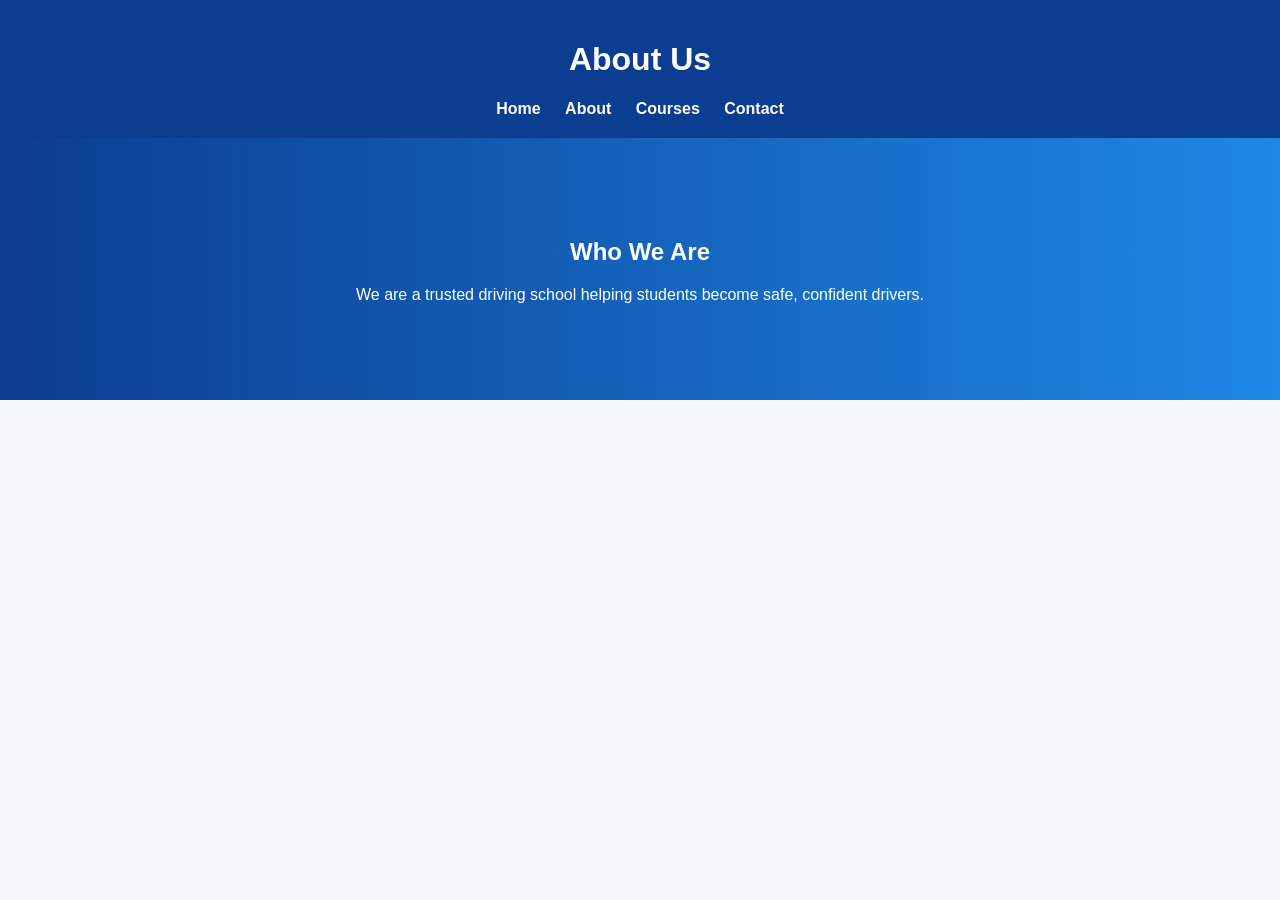
==== about.html @ f616a108 "Create about.html" ====
<!DOCTYPE html>
<html>
<head>
  <title>About - DrivePro</title>
  <link rel="stylesheet" href="style.css">
</head>
<body>

<header>
  <h1>About Us</h1>
  <nav>
    <a href="index.html">Home</a>
    <a href="about.html">About</a>
    <a href="courses.html">Courses</a>
    <a href="contact.html">Contact</a>
  </nav>
</header>

<section class="hero">
  <h2>Who We Are</h2>
  <p>We are a trusted driving school helping students become safe, confident drivers.</p>
</section>

</body>
</html>
---- style.css ----
body {
  margin: 0;
  font-family: Arial, sans-serif;
  background: #f5f7fa;
  color: #222;
}

header {
  background: #0b3d91;
  color: white;
  padding: 20px;
  text-align: center;
}

nav a {
  color: white;
  margin: 0 10px;
  text-decoration: none;
  font-weight: bold;
}

.hero {
  padding: 80px 20px;
  text-align: center;
  background: linear-gradient(to right, #0b3d91, #1e88e5);
  color: white;
}

.btn {
  display: inline-block;
  margin-top: 15px;
  padding: 10px 20px;
  background: #ffcc00;
  color: black;
  text-decoration: none;
  border-radius: 5px;
  font-weight: bold;
}

.features {
  display: flex;
  justify-content: center;
  gap: 20px;
  padding: 40px;
  flex-wrap: wrap;
}

.card {
  background: white;
  padding: 20px;
  border-radius: 10px;
  width: 200px;
  text-align: center;
  box-shadow: 0 4px 10px rgba(0,0,0,0.1);
}

footer {
  text-align: center;
  padding: 20px;
  background: #222;
  color: white;
}
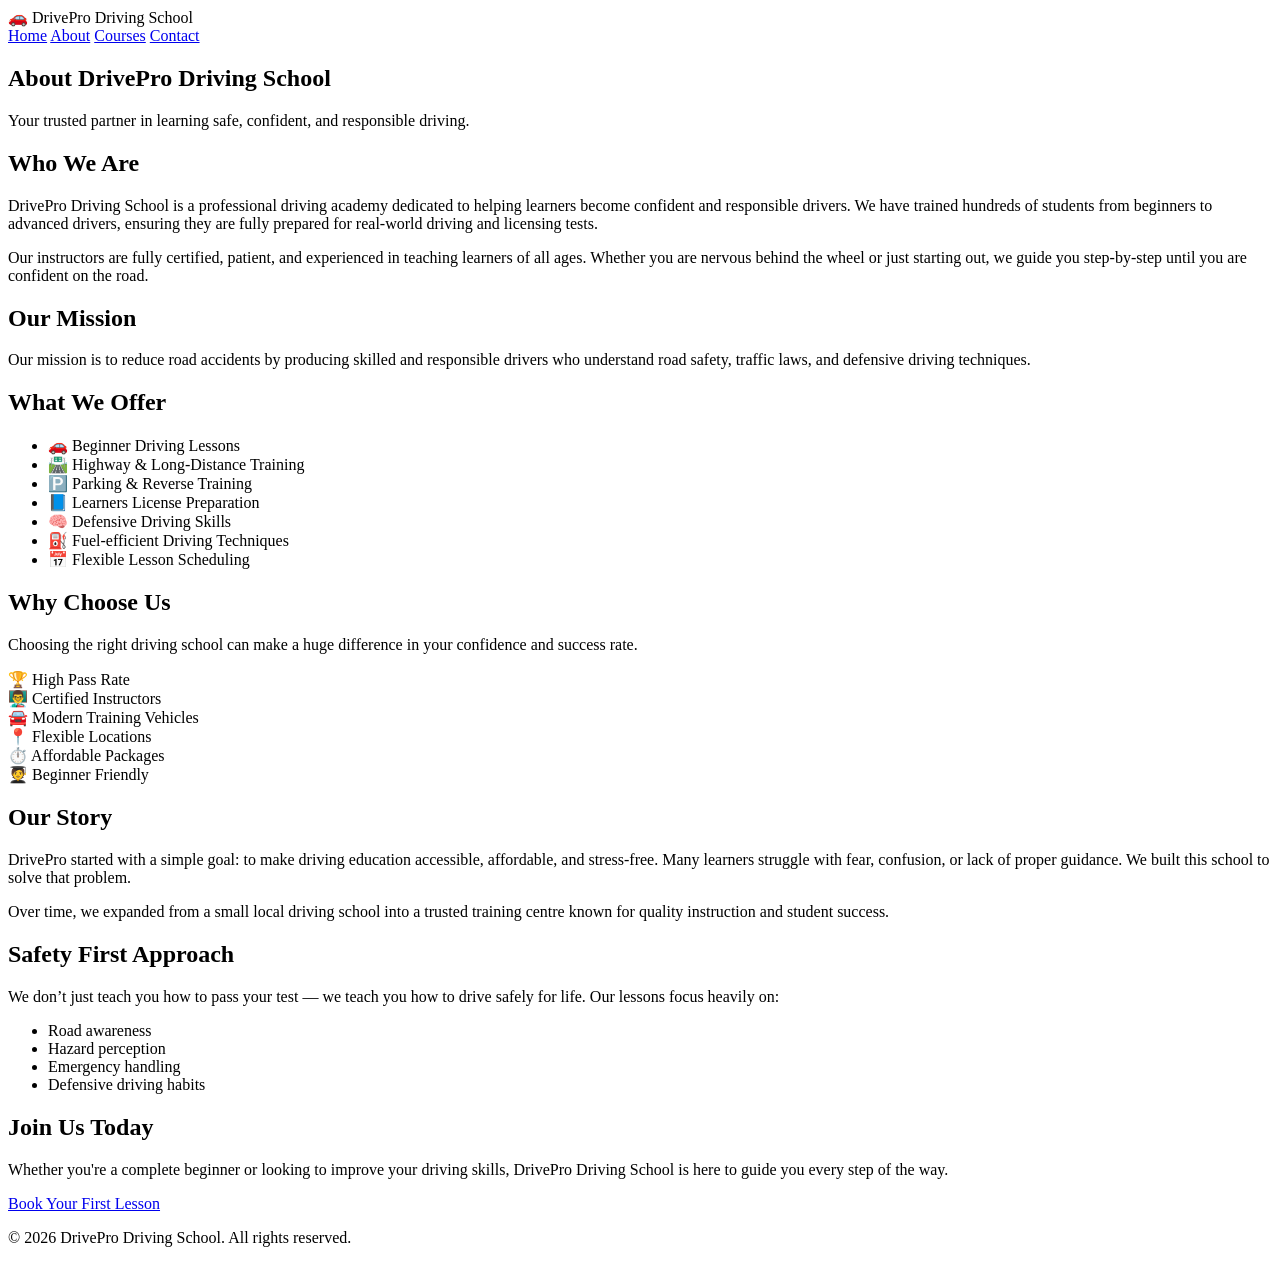
==== commit 81de76f4: "Update about.html" ====
--- a/about.html
+++ b/about.html
@@ -1,25 +1,111 @@
 <!DOCTYPE html>
-<html>
+<html lang="en">
 <head>
-  <title>About - DrivePro</title>
-  <link rel="stylesheet" href="style.css">
+  <meta charset="UTF-8">
+  <meta name="viewport" content="width=device-width, initial-scale=1.0">
+  <title>About Us - DrivePro Driving School</title>
+  <link rel="stylesheet" href="about.css">
 </head>
 <body>
 
-<header>
-  <h1>About Us</h1>
+<header class="header">
+  <div class="logo">🚗 DrivePro Driving School</div>
   <nav>
     <a href="index.html">Home</a>
-    <a href="about.html">About</a>
+    <a href="about.html" class="active">About</a>
     <a href="courses.html">Courses</a>
     <a href="contact.html">Contact</a>
   </nav>
 </header>
 
 <section class="hero">
+  <h1>About DrivePro Driving School</h1>
+  <p>Your trusted partner in learning safe, confident, and responsible driving.</p>
+</section>
+
+<section class="section">
   <h2>Who We Are</h2>
-  <p>We are a trusted driving school helping students become safe, confident drivers.</p>
+  <p>
+    DrivePro Driving School is a professional driving academy dedicated to helping learners become confident and responsible drivers.
+    We have trained hundreds of students from beginners to advanced drivers, ensuring they are fully prepared for real-world driving and licensing tests.
+  </p>
+  <p>
+    Our instructors are fully certified, patient, and experienced in teaching learners of all ages. Whether you are nervous behind the wheel or just starting out,
+    we guide you step-by-step until you are confident on the road.
+  </p>
 </section>
+
+<section class="section alt">
+  <h2>Our Mission</h2>
+  <p>
+    Our mission is to reduce road accidents by producing skilled and responsible drivers who understand road safety, traffic laws, and defensive driving techniques.
+  </p>
+</section>
+
+<section class="section">
+  <h2>What We Offer</h2>
+  <ul>
+    <li>🚗 Beginner Driving Lessons</li>
+    <li>🛣️ Highway & Long-Distance Training</li>
+    <li>🅿️ Parking & Reverse Training</li>
+    <li>📘 Learners License Preparation</li>
+    <li>🧠 Defensive Driving Skills</li>
+    <li>⛽ Fuel-efficient Driving Techniques</li>
+    <li>📅 Flexible Lesson Scheduling</li>
+  </ul>
+</section>
+
+<section class="section alt">
+  <h2>Why Choose Us</h2>
+  <p>
+    Choosing the right driving school can make a huge difference in your confidence and success rate.
+  </p>
+  <div class="grid">
+    <div class="card">🏆 High Pass Rate</div>
+    <div class="card">👨‍🏫 Certified Instructors</div>
+    <div class="card">🚘 Modern Training Vehicles</div>
+    <div class="card">📍 Flexible Locations</div>
+    <div class="card">⏱️ Affordable Packages</div>
+    <div class="card">🧑‍🎓 Beginner Friendly</div>
+  </div>
+</section>
+
+<section class="section">
+  <h2>Our Story</h2>
+  <p>
+    DrivePro started with a simple goal: to make driving education accessible, affordable, and stress-free.
+    Many learners struggle with fear, confusion, or lack of proper guidance. We built this school to solve that problem.
+  </p>
+  <p>
+    Over time, we expanded from a small local driving school into a trusted training centre known for quality instruction and student success.
+  </p>
+</section>
+
+<section class="section alt">
+  <h2>Safety First Approach</h2>
+  <p>
+    We don’t just teach you how to pass your test — we teach you how to drive safely for life.
+    Our lessons focus heavily on:
+  </p>
+  <ul>
+    <li>Road awareness</li>
+    <li>Hazard perception</li>
+    <li>Emergency handling</li>
+    <li>Defensive driving habits</li>
+  </ul>
+</section>
+
+<section class="section">
+  <h2>Join Us Today</h2>
+  <p>
+    Whether you're a complete beginner or looking to improve your driving skills, DrivePro Driving School is here to guide you every step of the way.
+  </p>
+  <a class="btn" href="contact.html">Book Your First Lesson</a>
+</section>
+
+<footer>
+  <p>© 2026 DrivePro Driving School. All rights reserved.</p>
+</footer>
 
 </body>
 </html>
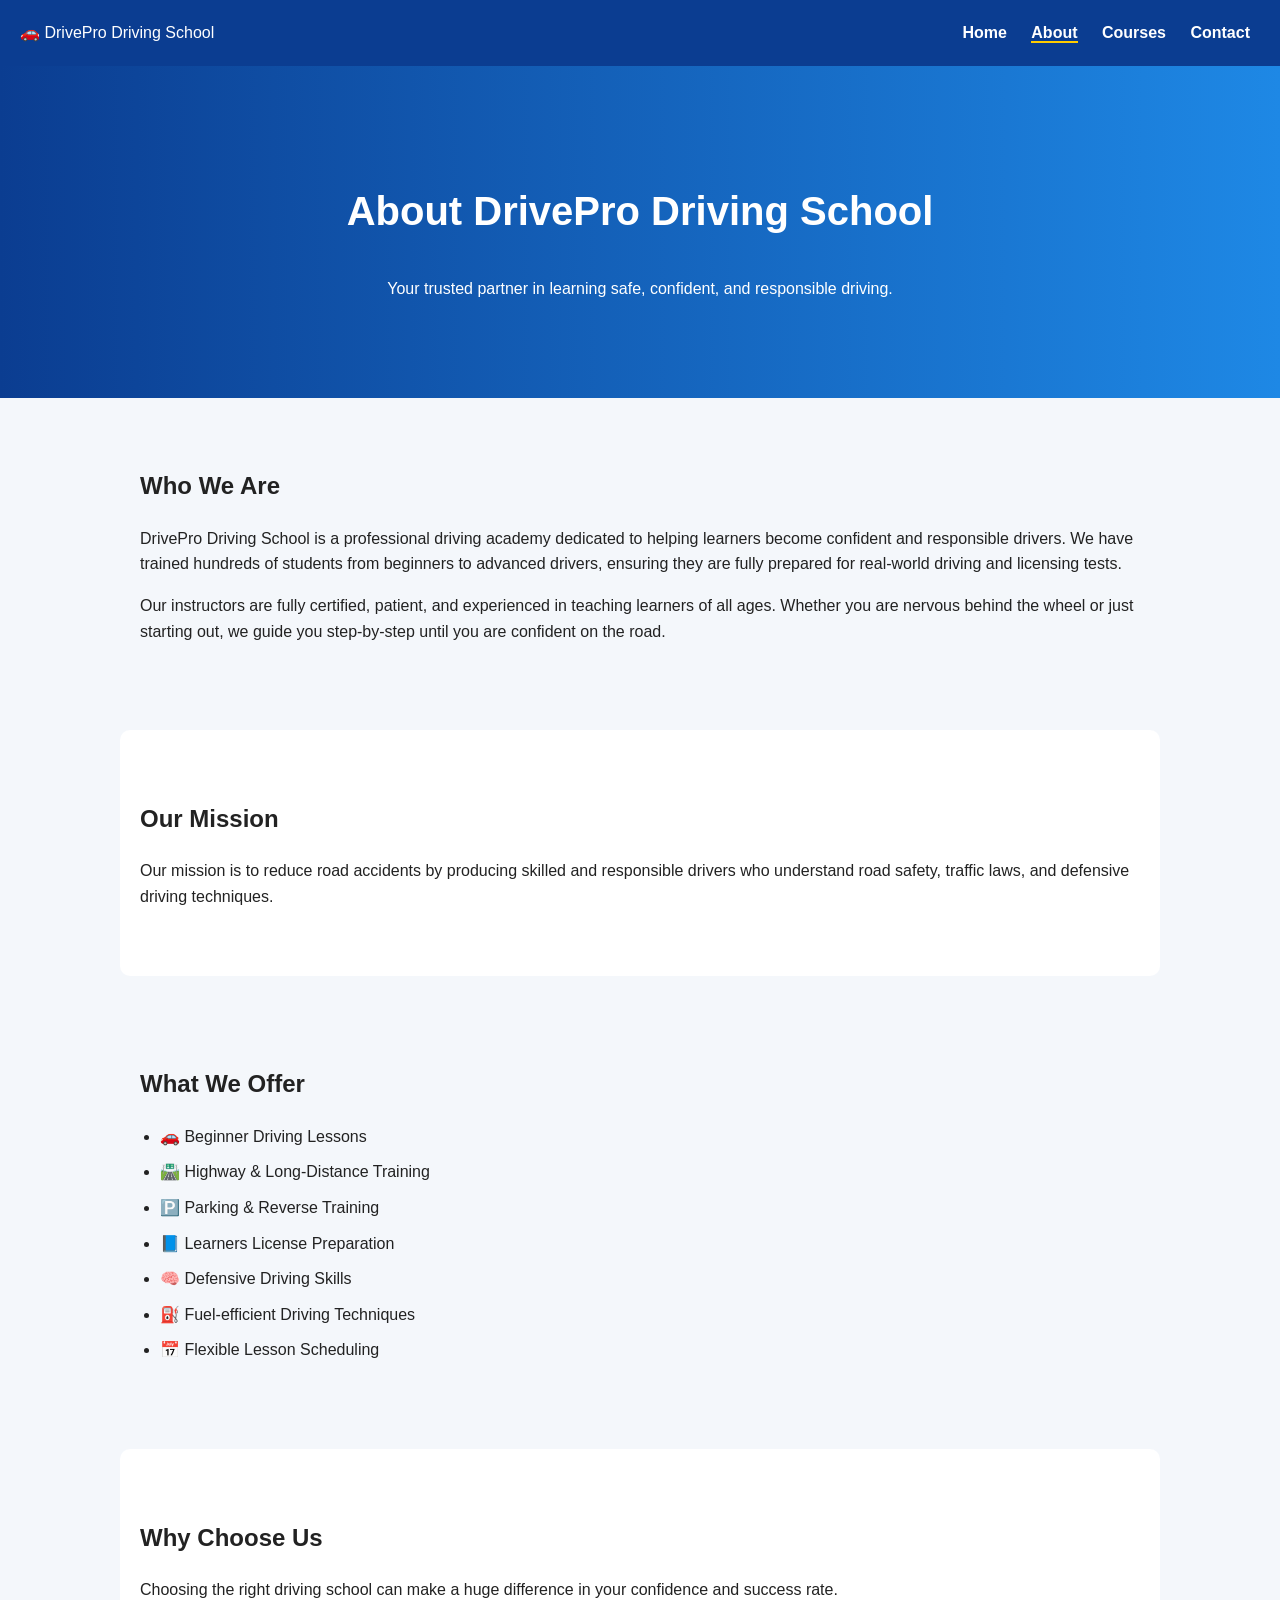
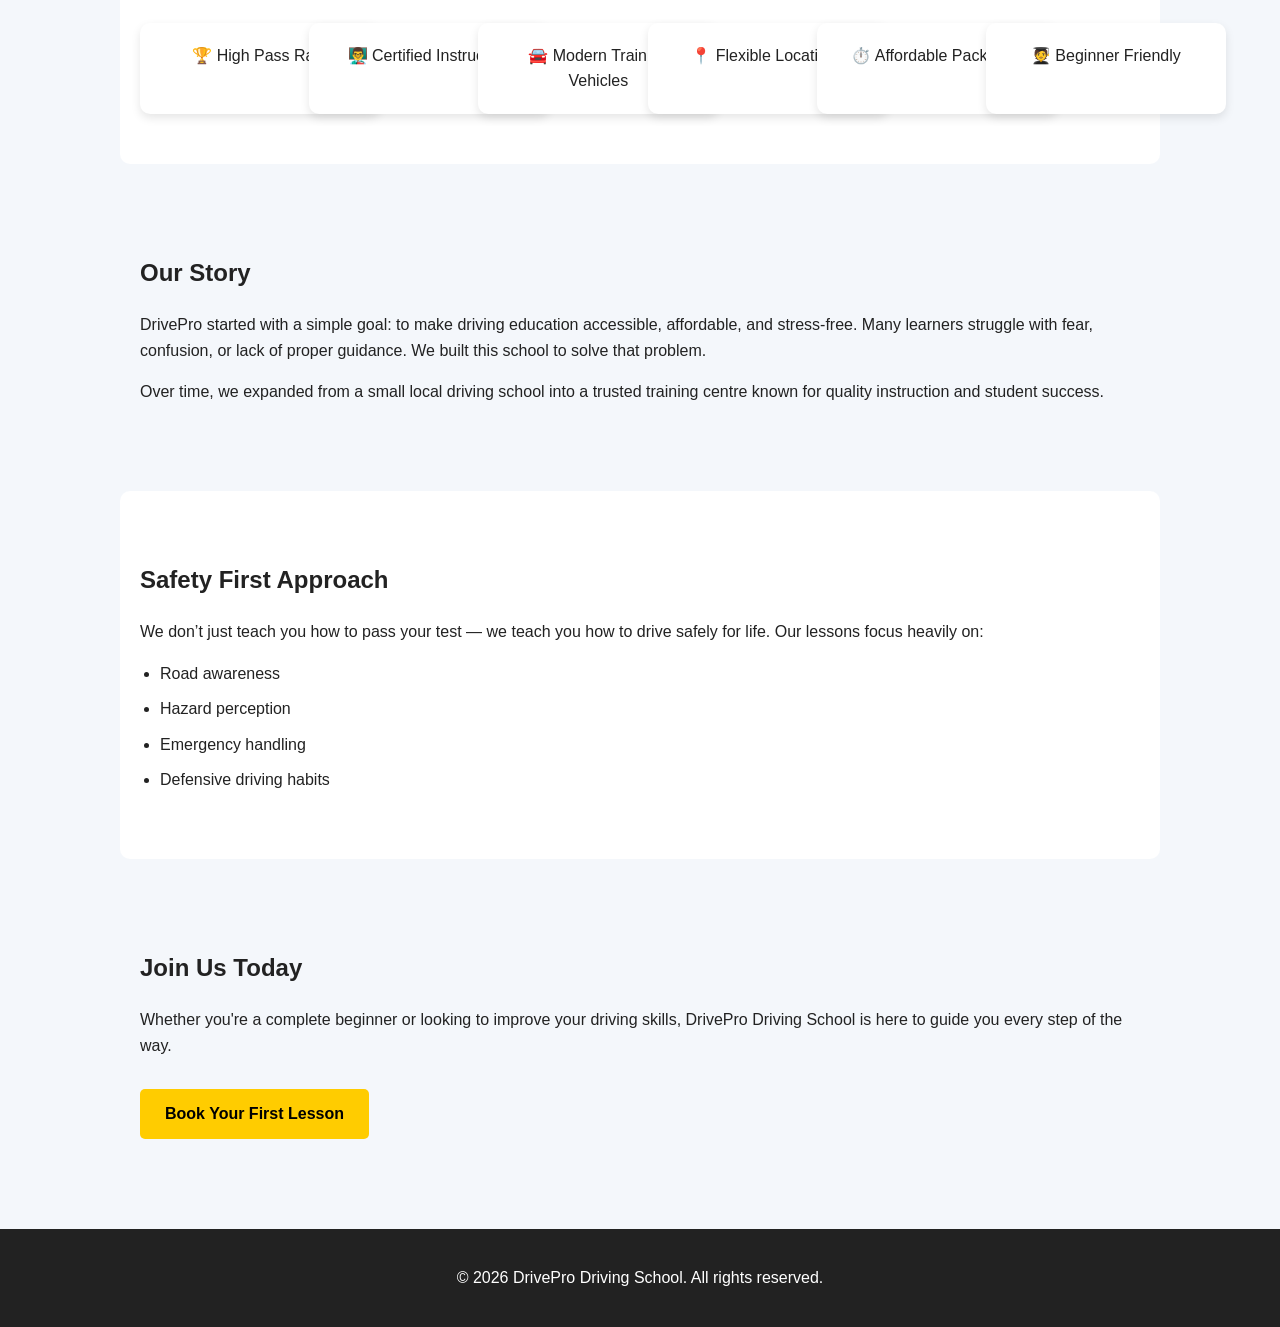
==== commit 1b055557: "Update about.html" ====
--- a/about.html
+++ b/about.html
@@ -4,7 +4,7 @@
   <meta charset="UTF-8">
   <meta name="viewport" content="width=device-width, initial-scale=1.0">
   <title>About Us - DrivePro Driving School</title>
-  <link rel="stylesheet" href="about.css">
+<link rel="stylesheet" href="style.css">
 </head>
 <body>
 
--- a/style.css
+++ b/style.css
@@ -0,0 +1,117 @@
+body {
+  margin: 0;
+  font-family: Arial, sans-serif;
+  background: #f4f7fb;
+  color: #222;
+  line-height: 1.6;
+}
+
+/* HEADER (supports both header styles you had) */
+header,
+.header {
+  background: #0b3d91;
+  color: white;
+  padding: 20px;
+  text-align: center;
+  display: flex;
+  justify-content: space-between;
+  align-items: center;
+  flex-wrap: wrap;
+}
+
+/* NAVIGATION */
+nav a,
+.header nav a {
+  color: white;
+  margin: 0 10px;
+  text-decoration: none;
+  font-weight: bold;
+}
+
+.header nav a.active {
+  border-bottom: 2px solid #ffcc00;
+}
+
+/* HERO (unified version) */
+.hero {
+  padding: 80px 20px;
+  text-align: center;
+  background: linear-gradient(to right, #0b3d91, #1e88e5);
+  color: white;
+}
+
+.hero h1 {
+  font-size: 40px;
+}
+
+/* BUTTON */
+.btn {
+  display: inline-block;
+  margin-top: 15px;
+  padding: 12px 25px;
+  background: #ffcc00;
+  color: black;
+  text-decoration: none;
+  border-radius: 5px;
+  font-weight: bold;
+}
+
+/* FEATURES SECTION */
+.features {
+  display: flex;
+  justify-content: center;
+  gap: 20px;
+  padding: 40px;
+  flex-wrap: wrap;
+}
+
+/* CARDS (used everywhere) */
+.card {
+  background: white;
+  padding: 20px;
+  border-radius: 10px;
+  width: 200px;
+  text-align: center;
+  box-shadow: 0 4px 10px rgba(0,0,0,0.1);
+}
+
+/* ABOUT PAGE SECTIONS */
+.section {
+  padding: 50px 20px;
+  max-width: 1000px;
+  margin: auto;
+}
+
+.section.alt {
+  background: white;
+  border-radius: 10px;
+  margin: 20px auto;
+  padding: 50px 20px;
+}
+
+/* LISTS */
+ul {
+  padding-left: 20px;
+}
+
+ul li {
+  margin: 10px 0;
+  font-size: 16px;
+}
+
+/* GRID (for About page "Why Choose Us") */
+.grid {
+  display: grid;
+  grid-template-columns: repeat(auto-fit, minmax(150px, 1fr));
+  gap: 15px;
+  margin-top: 20px;
+}
+
+/* FOOTER */
+footer {
+  text-align: center;
+  padding: 20px;
+  background: #222;
+  color: white;
+  margin-top: 40px;
+}
